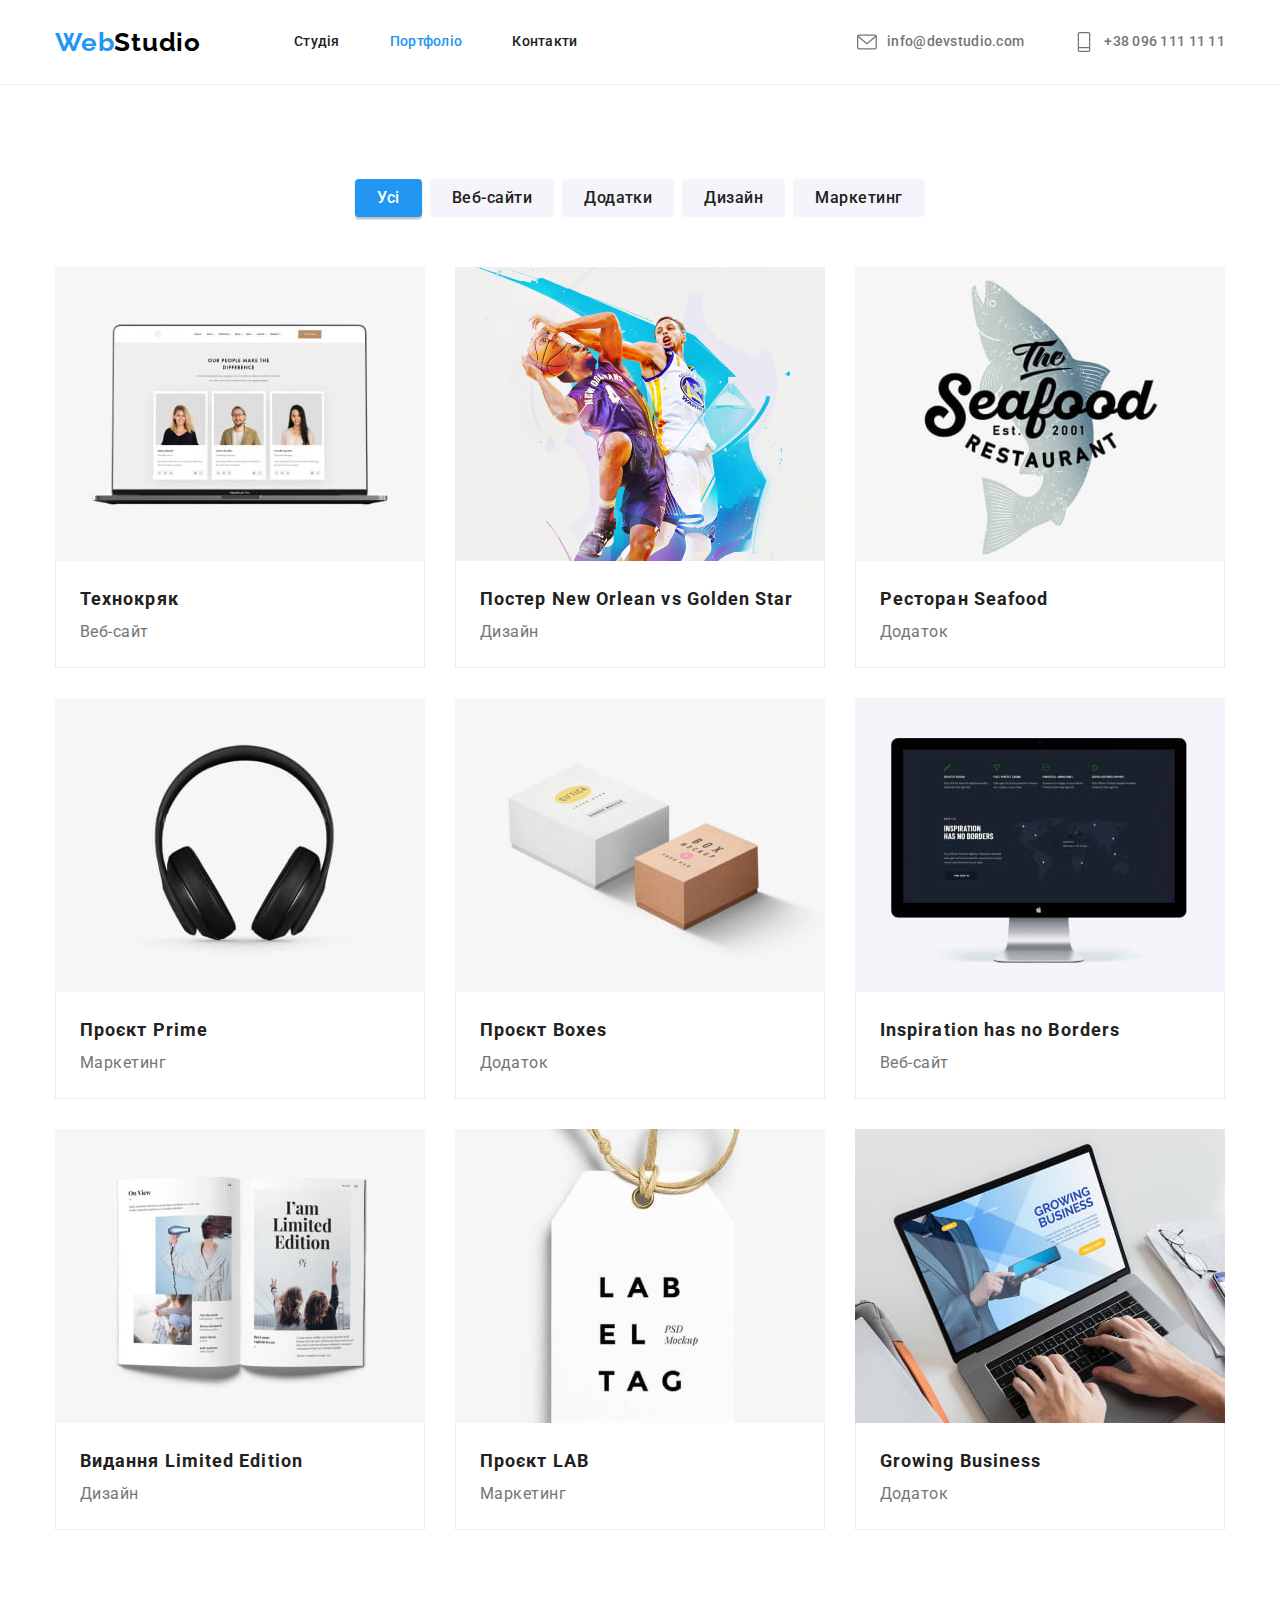
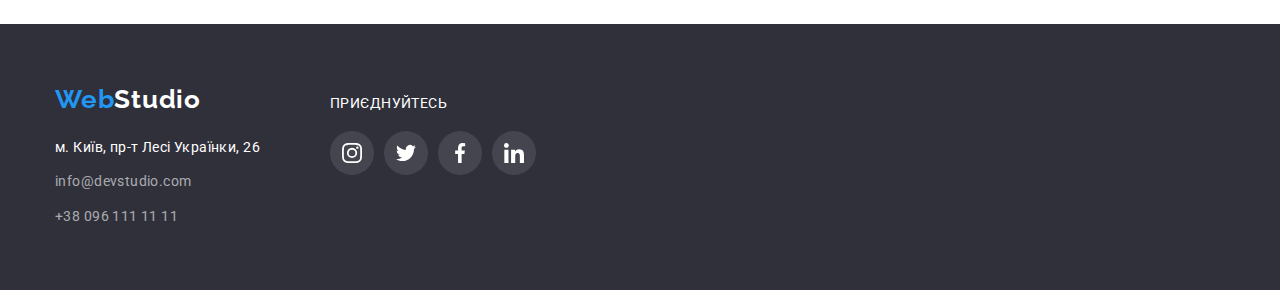
==== portfolio.html @ 7818e753 "first commit" ====
<!DOCTYPE html>
<html lang="uk">

<head>
  <meta charset="UTF-8" />
  <meta http-equiv="X-UA-Compatible" content="IE=edge" />
  <meta name="viewport" content="width=device-width, initial-scale=1.0" />
  <meta name="description" content="Ефективні рішення для вашого бізнесу!" />
  <link rel="preconnect" href="https://fonts.googleapis.com" />
  <link rel="preconnect" href="https://fonts.gstatic.com" crossorigin />
  <link href="https://fonts.googleapis.com/css2?family=Raleway:wght@700&family=Roboto:wght@400;500;700;900&display=swap"
    rel="stylesheet" />
  <link rel="stylesheet"
    href="https://cdnjs.cloudflare.com/ajax/libs/modern-normalize/1.0.0/modern-normalize.min.css" />
  <link rel="stylesheet" href="./css/styles.css" />
  <!-- Favicon  start-->
  <link rel="apple-touch-icon" sizes="180x180" href="./images/favicon.16/android-chrome-192x192.png" />
  <link rel="icon" type="image/png" sizes="32x32" href="./images/favicon.16/apple-touch-icon.png" />
  <link rel="icon" type="image/png" sizes="16x16" href="./images/favicon.16/browserconfig.xml" />
  <link rel="manifest" href="./images/favicon.16/favicon-16x16.png" />
  <link rel="mask-icon" href="./images/favicon.16/favicon-32x32.png" color="#5bbad5" />
  <meta name="msapplication-TileColor" content="#da532c" />
  <meta name="theme-color" content="#ffffff" />
  <!-- Favicon end -->
  <title>WebStudio</title>
</head>

<body>
  <header class="header-webstudio">
    <div class="container header-box">
      <nav class="navigation">
        <a class="header-webstudio-link" href="./index.html">
          <span lang="en" class="logo-web-header">Web</span><span lang="en" class="logo-studio-header">Studio</span>
        </a>
        <ul class="linklist-header">
          <li class="nav-item"><a class="nav-link" href="index.html">Студія</a></li>
          <li class="nav-item">
            <a class="nav-link current" href="portfolio.html">Портфоліо</a>
          </li>
          <li class="nav-item"><a class="nav-link" href="">Контакти</a></li>
        </ul>
      </nav>
      <ul class="contact-header">
        <li class="contact-item">
          <a class="contact-link" href="mailto:info@devstudio.com"><svg class="contact-icon" width="20" height="20">
              <use href="./images/sprite.svg#icon-envelope"></use>
            </svg>info@devstudio.com</a>
        </li>
        <li class="contact-item">
          <a class="contact-link" href="tel:+380961111111"><svg class="contact-icon" width="20" height="20">
              <use href="./images/sprite.svg#icon-mobile"></use>
            </svg>+38 096 111 11 11</a>
        </li>
      </ul>
    </div>
  </header>
  <main>
    <section class="section">
      <div class="container">
        <h1 class="visually-hidden">Портфоліо розробника веб-сайту</h1>
        <!-- Buttons list -->
        <ul class="portfolio-btn-list">
          <li class="item">
            <button type="button" class="button-portfolio current">Усі</button>
          </li>
          <li class="item"><button type="button" class="button-portfolio">Веб-сайти</button></li>
          <li class="item"><button type="button" class="button-portfolio">Додатки</button></li>
          <li class="item"><button type="button" class="button-portfolio">Дизайн</button></li>
          <li class="item"><button type="button" class="button-portfolio">Маркетинг</button></li>
        </ul>
        <!-- Examples -->
        <ul class="portfolio-list">
          <li class="portfolio-item">
            <a class="portfolio-link" href="#"><img class="portfolio-img" src="./images/portfolio/img1.jpg"
                alt="Приклад інтерфейсу веб-сайту" width="370" height="294" />
              <div class="portfolio-box">
                <h2 class="portfolio-tittle">Технокряк</h2>
                <p class="portfolio-text">Веб-сайт</p>
              </div>
            </a>
          </li>
          <li class="portfolio-item">
            <a class="portfolio-link" href="#"><img class="portfolio-img" src="./images/portfolio/img2.jpg"
                alt="Пік боротьби гравців двох команд за володіння м'ячем" width="370" height="294" />
              <div class="portfolio-box">
                <h2 class="portfolio-tittle">
                  Постер <span class="portfolio-tittle" lang="en">New Orlean vs Golden Star</span>
                </h2>
                <p class="portfolio-text">Дизайн</p>
              </div>
            </a>
          </li>
          <li class="portfolio-item">
            <a class="portfolio-link" href="#"><img class="portfolio-img" src="./images/portfolio/img3.jpg"
                alt="Вивіска ресторану" width="370" height="294" />
              <div class="portfolio-box">
                <h2 class="portfolio-tittle">Ресторан <span class="portfolio-tittle" lang="en">Seafood</span></h2>
                <p class="portfolio-text">Додаток</p>
              </div>
            </a>
          </li>
          <li class="portfolio-item">
            <a class="portfolio-link" href="#"><img class="portfolio-img" src="./images/portfolio/img4.jpg"
                alt="Навушники Beats by Dre" width="370" height="294" />
              <div class="portfolio-box">
                <h2 class="portfolio-tittle">Проєкт <span class="portfolio-tittle" lang="en">Prime</span></h2>
                <p class="portfolio-text">Маркетинг</p>
              </div>
            </a>
          </li>
          <li class="portfolio-item">
            <a class="portfolio-link" href="#"><img class="portfolio-img" src="./images/portfolio/img5.jpg"
                alt="2 коробки різних форм та текстур з нанесенням поліграфії" width="370" height="294" />
              <div class="portfolio-box">
                <h2 class="portfolio-tittle">Проєкт <span class="portfolio-tittle" lang="en">Boxes</span></h2>
                <p class="portfolio-text">Додаток</p>
              </div>
            </a>
          </li>
          <li class="portfolio-item">
            <a class="portfolio-link" href="#"><img class="portfolio-img" src="./images/portfolio/img6.jpg"
                alt="Графічне відображення карти материків на дисплеї Apple iMac 27 Retina 5K" width="370"
                height="294" />
              <div class="portfolio-box">
                <h2 class="portfolio-tittle" lang="en">Inspiration has no Borders</h2>
                <p class="portfolio-text">Веб-сайт</p>
              </div>
            </a>
          </li>
          <li class="portfolio-item">
            <a class="portfolio-link" href="#"><img class="portfolio-img" src="./images/portfolio/img7.jpg"
                alt="Розкладка глянцевого видання з фешн фото дівчат" width="370" height="294" />
              <div class="portfolio-box">
                <h2 class="portfolio-tittle">Видання <span class="portfolio-tittle" lang="en">Limited Edition</span>
                </h2>
                <p class="portfolio-text">Дизайн</p>
              </div>
            </a>
          </li>
          <li class="portfolio-item">
            <a class="portfolio-link" href="#"><img class="portfolio-img" src="./images/portfolio/img8.jpg"
                alt="Бірка для одягу з нанесенням тексту" width="370" height="294" />
              <div class="portfolio-box">
                <h2 class="portfolio-tittle">Проєкт <span class="portfolio-tittle" lang="en">LAB</span></h2>
                <p class="portfolio-text">Маркетинг</p>
              </div>
            </a>
          </li>
          <li class="portfolio-item">
            <a class="portfolio-link" href="#"><img class="portfolio-img" src="./images/portfolio/img9.jpg"
                alt="Руки на клавіатурі лептопа з відкритою вкладкою в браузері Growing Business" width="370"
                height="294" />
              <div class="portfolio-box">
                <h2 class="portfolio-tittle" lang="en">Growing Business</h2>
                <p class="portfolio-text">Додаток</p>
              </div>
            </a>
          </li>
        </ul>
      </div>
    </section>
  </main>
  <footer class="footer">
    <div class="container container-double">
      <div>
        <a class="footer-logo" href="./index.html">
          <span lang="en" class="logo-web-footer">Web</span><span lang="en" class="logo-studio-footer">Studio</span>
        </a>
        <address class="contacts-address">
          <ul class="contacts-footer-list">
            <li class="contacts-footer-item">
              <a class="contacts-footer-address" href="https://goo.gl/maps/4Wjmtotmv1f977QN6" target="_blank"
                rel="nofollow noopener noreferrer">м. Київ, пр-т Лесі Українки, 26</a>
            </li>
            <li class="contacts-footer-item">
              <a class="contacts-footer-link" href="mailto:info@devstudio.com">info@devstudio.com</a>
            </li>
            <li class="contacts-footer-item">
              <a class="contacts-footer-link" href="tel:+380961111111">+38 096 111 11 11</a>
            </li>
          </ul>
        </address>
      </div>
      <!-- join us -->
      <div>
        <p class="join-us-title">Приєднуйтесь</p>
        <ul class="join-social-list">
          <li class="join-social-item"><a class="join-link" href="https://www.instagram.com/" target="_blank"
              rel="noopener noreferrer" aria-label="Instagram"><svg class="join-icon" width="20" height="20">
                <use href="./images/sprite.svg#icon-instagram"></use>
              </svg></a>
          </li>
          <li class="join-social-item"><a class="join-link" href="https://twitter.com/" target="_blank"
              rel="noopener noreferrer" aria-label="Twitter"><svg class="join-icon" width="20" height="20">
                <use href="./images/sprite.svg#icon-twitter"></use>
              </svg></a>
          </li>
          <li class="join-social-item"><a class="join-link" href="https://www.facebook.com/" target="_blank"
              rel="noopener noreferrer" aria-label="Facebook"><svg class="join-icon" width="20" height="20">
                <use href="./images/sprite.svg#icon-facebook"></use>
              </svg></a>
          </li>
          <li class="join-social-item"><a class="join-link" href="https://www.linkedin.com/" target="_blank"
              rel="noopener noreferrer" aria-label="Linkedin"><svg class="join-icon" width="20" height="20">
                <use href="./images/sprite.svg#icon-linkedin"></use>
              </svg></a>
          </li>
        </ul>
      </div>
      </div>
  </footer>
</body>

</html>
---- css/styles.css ----
:root {
    --main-text-color: #212121;
    --text-grey: #757575;

    --main-background-color: #F5F4FA;
    --regular-white: #FFFFFF;

    --sky: #2196F3;
    --dark-sky: #077cdd;
    --logo-black: #000000;
    --motto-back-color: #2F303A;

    --border-frame: #EEEEEE;
}

/*global styles*/

body {
    font-size: 14px;
    font-family: 'Roboto', sans-serif;
    letter-spacing: 0.03em;
    color: var(--main-text-color);
    background-color: var(--regular-white);
}

h1,
h2,
h3 {
    margin: 0;
    padding: 0;
}

p {
    margin: 0;
    padding: 0;
}

ul {
    margin: 0;
    padding: 0;
}

a {
    text-decoration: none;
}

img {
    display: block;
    max-width: 100%;
    height: auto;
}

.container {
    width: 1200px;
    margin-left: auto;
    margin-right: auto;
    padding-left: 15px;
    padding-right: 15px;
}

.section {
    padding-top: 94px;
    padding-bottom: 94px;
}

/*header styling*/
.header-webstudio {
    border-bottom: 1px solid #ECECEC;
}

.header-box {
    display: flex;
    align-items: center;
}

/*logo styling*/
.navigation {
    display: flex;
    align-items: center;
}

.header-webstudio-link {
    display: inline-block;
    padding-top: 24px;
    padding-bottom: 24px;
}

.logo-web-header {
    font-family: 'Raleway';
    font-style: normal;
    font-weight: 700;
    font-size: 26px;
    line-height: 1.19;
    letter-spacing: 0.03em;
    color: var(--sky);
}

.logo-studio-header {
    font-family: 'Raleway';
    font-style: normal;
    font-weight: 700;
    font-size: 26px;
    line-height: 1.19;
    letter-spacing: 0.03em;
    color: var(--logo-black);
}

/*link list decoration*/
.linklist-header {
    display: flex;
    margin-left: 93px;
    margin-right: 0px;

    list-style: none;
    font-weight: 500;
    font-size: 14px;
    line-height: 1.14;
    letter-spacing: 0.02em;
}

.nav-item:not(:first-child) {
    margin-left: 50px;
}

.nav-link {
    display: inline-block;
    padding-top: 32px;
    padding-bottom: 32px;
    color: var(--main-text-color);
}

.nav-link.current {
    color: var(--sky);
}

.nav-link:hover,
.nav-link:focus {
    color: var(--sky);
}

/*contacts header styling*/
.contact-header {
    display: flex;
    margin-left: auto;
    list-style: none;
    font-weight: 500;
    font-size: 14px;
    line-height: 1.14;
    letter-spacing: 0.02em;
}

.contact-item:not(:first-child) {
    margin-left: 50px;
}

.contact-link {
    display: flex;
    width: 100%;
    height: 100%;
    align-items: center;
    justify-content: center;
    padding-top: 32px;
    padding-bottom: 32px;
    color: var(--text-grey);
}

.contact-icon {
    width: 20px;
    height: 20px;
    fill: var(--text-grey);
    margin-right: 10px;
}

.contact-link:hover .contact-icon,
.contact-link:focus .contact-icon {
    fill: var(--sky);
}

.contact-link:hover,
.contact-link:focus {
    color: var(--sky);
}

/*section 1 motto*/
.motto-section {
    margin: 0px;
    padding-top: 200px;
    padding-bottom: 200px;
    width: 1600px;
    background-color: var(--motto-back-color);
    background-image: linear-gradient(rgba(47, 48, 58, 0.4), rgba(47, 48, 58, 0)), url('../images/motto/Img.jpg');
    text-align: center;
}

.title {
    width: 696px;
    margin-left: auto;
    margin-right: auto;

    font-weight: 900;
    font-size: 44px;
    line-height: 1.36;
    letter-spacing: 0.06em;
    text-transform: uppercase;
    color: var(--regular-white);
}

.main-button {
    display: flex;
    align-items: center;
    justify-content: center;
    width: 216px;
    height: 50px;
    margin-top: 30px;
    margin-left: auto;
    margin-right: auto;
    padding: 10px;

    font-family: inherit;
    cursor: pointer;
    font-weight: 700;
    font-size: 16px;
    line-height: 1.87;
    letter-spacing: 0.06em;
    color: var(--regular-white);
    background: var(--sky);
    box-shadow: 0px 4px 4px rgba(0, 0, 0, 0.15);
    border-radius: 4px;
    border: none;
}

.main-button:hover,
.main-button:focus {
    background: var(--dark-sky);
}

/*section 2 features*/
.visually-hidden {
    position: absolute;
    white-space: nowrap;
    width: 1px;
    height: 1px;
    overflow: hidden;
    border: 0;
    padding: 0;
    clip: rect(0 0 0 0);
    clip-path: inset(50%);
    margin: -1px;
}

.features-list {
    list-style: none;
    display: flex;
    gap: 30px;
}

.features-item {
    width: 270px;
}

.features-tittle {
    font-weight: 700;
    font-size: 14px;
    line-height: 1.14;
    letter-spacing: 0.03em;
    text-transform: uppercase;
    color: var(--main-text-color);
}


.features-text {
    margin-top: 10px;
    font-size: 14px;
    line-height: 1.71;
    letter-spacing: 0.03em;
    color: var(--text-grey);
}

.features-icon-box {
    display: flex;
    justify-content: center;
    margin-bottom: 30px;
    width: 270px;
    height: 120px;
    background-color: var(--main-background-color);
}

.features-icon {
    margin-top: 25px;
    justify-content: center;
    background-color: var(--main-background-color);
}

/*section 3 things to do*/
.section.todo-section {
    padding-top: 0px;
    padding-bottom: 94px;
}

.todo-title {
    margin-bottom: 50px;
    font-weight: 700;
    font-size: 36px;
    line-height: 1.16;
    text-align: center;
    letter-spacing: 0.03em;
    color: var(--main-text-color);
}

.todo-list {
    list-style: none;
    display: flex;
    gap: 30px;
}

/*section 4 team*/
.team-list {
    list-style: none;
    display: flex;
    gap: 30px;
    justify-content: center;
    list-style: none;
}

.team-box {
    padding: 30px;
}

.team-item {
    background-color: var(--regular-white);
    border-radius: 0px 0px 4px 4px;
    box-shadow: 0px 1px 3px rgba(0, 0, 0, 0.12), 0px 1px 1px rgba(0, 0, 0, 0.14), 0px 2px 1px rgba(0, 0, 0, 0.2);
}

.team-section {
    background-color: var(--main-background-color);
}

.team-section-tittle {
    margin-bottom: 50px;
    font-weight: 700;
    font-size: 36px;
    line-height: 1.16;
    text-align: center;
    letter-spacing: 0.03em;
    color: var(--main-text-color);
}

.team-tittle {
    margin-bottom: 10px;
    font-weight: 500;
    font-size: 16px;
    line-height: 1.18;
    text-align: center;
    letter-spacing: 0.03em;
    color: var(--main-text-color);
}

.team-text {
    margin-bottom: 16px;
    font-size: 16px;
    line-height: 1.18;
    text-align: center;
    letter-spacing: 0.03em;
    color: var(--text-grey);
}

/* social links */

.social-list {
    display: flex;
    gap: 10px;
    justify-content: center;
    list-style: none;
}

.social-item {
    width: 44px;
    height: 44px;
}

.social-link {
    display: flex;
    width: 100%;
    height: 100%;
    border-radius: 50%;
    align-items: center;
    justify-content: center;
    background-color: var(--regular-white);
    text-decoration: none;
}

.social-icon {
    fill: #AFB1B8;
}

.social-link:hover .social-icon,
.social-link:focus .social-icon {
    fill: var(--regular-white);
}

.social-link:hover,
.social-link:focus {
    background-color: var(--sky);
}

/*Section 5  clients*/

.clients-title {
    margin-bottom: 50px;
    font-size: 36px;
    line-height: 1.16;
    text-align: center;
    letter-spacing: 0.03em;
    color: var(--main-text-color);
}

.clients-list {
    display: flex;
    gap: 30px;
    list-style: none;
}

.clients-item {
    width: 170px;
    height: 92px;
}

.clients-link {
    text-decoration: none;
    display: flex;
    width: 100%;
    height: 100%;
    border: 1px solid #AFB1B8;
    border-radius: 4px;
    align-items: center;
    justify-content: center;
    background-color: var(--regular-white)
}

.clients-icon {
    fill: #AFB1B8;
}

.clients-link:hover .clients-icon,
.clients-link:focus .clients-icon {
    fill: var(--sky);
}

.clients-link:hover,
.clients-link:focus {
    border: 1px solid var(--sky)
}

/*section portfolio*/

/*buttons list*/
.portfolio-btn-list {
    display: flex;
    gap: 8px;
    margin-bottom: 50px;
    justify-content: center;
    list-style: none;
}

.button-portfolio {
    padding: 6px 22px;
    cursor: pointer;
    background-color: var(--main-background-color);
    border-radius: 4px;
    border: none;
    font-family: inherit;
    font-weight: 500;
    font-size: 16px;
    line-height: 1.62;
    letter-spacing: 0.03em;
    color: var(--main-text-color);
}

.button-portfolio:hover,
.button-portfolio:focus,
.button-portfolio.current {
    background: var(--sky);
    color: var(--regular-white);
    box-shadow: 0px 3px 1px rgba(0, 0, 0, 0.1), 0px 1px 2px rgba(0, 0, 0, 0.08), 0px 2px 2px rgba(0, 0, 0, 0.12);
}

/*examples list*/
.portfolio-list {
    display: flex;
    flex-wrap: wrap;
    margin-right: -30px;
    margin-bottom: -30px;
    list-style: none;
}

.portfolio-item {
    margin-right: 30px;
    margin-bottom: 30px;
    flex-basis: calc(100%/3 - 30px);
}

.portfolio-link {
    display: block;
}

.portfolio-link:hover,
.portfolio-link:focus {
    box-shadow: 0px 1px 1px rgba(0, 0, 0, 0.12), 0px 4px 4px rgba(0, 0, 0, 0.06), 1px 4px 6px rgba(0, 0, 0, 0.16);
}

.portfolio-tittle {
    font-weight: 700;
    font-size: 18px;
    line-height: 2;
    letter-spacing: 0.06em;
    color: var(--main-text-color);
}

.portfolio-text {
    font-size: 16px;
    line-height: 1.87;
    letter-spacing: 0.03em;
    color: var(--text-grey);
}

.portfolio-box {
    padding: 20px 24px;
    border: 1px solid var(--border-frame);
    border-top: none;
}

/*footer styling*/

.footer {
    background: var(--motto-back-color);
    padding-top: 60px;
    padding-bottom: 60px;
}

.container-double {
    display: flex;
    align-items: baseline;
    gap: 70px;
}

/*logo footer*/
.footer-logo {
    display: inline-block;
    margin-bottom: 20px;
}

.contacts-footer-item:not(:last-child) {
    margin-bottom: 9px;
}

.logo-web-footer {
    font-family: 'Raleway';
    font-style: normal;
    font-weight: 700;
    font-size: 26px;
    line-height: 1.19;
    letter-spacing: 0.03em;
    color: var(--sky);
}

.logo-studio-footer {
    font-family: 'Raleway';
    font-style: normal;
    font-weight: 700;
    font-size: 26px;
    line-height: 1.19;
    letter-spacing: 0.03em;
    color: var(--regular-white);
}

/* address */

.contacts-address {
    font-style: inherit
}

.contacts-footer-list {
    list-style: none;
    font-weight: 400;
    font-size: 14px;
    line-height: 1.85;
    letter-spacing: 0.03em;
}

.contacts-footer-address {
    color: var(--regular-white);
}

.contacts-footer-link {
    color: rgba(255, 255, 255, 0.6);
}

.contacts-footer-link:hover,
.contacts-footer-link:focus,
.contacts-footer-address:hover,
.contacts-footer-address:focus {
    color: var(--sky);
}

/* join us */
.join-us-title {
    margin-bottom: 20px;
    font-size: 14px;
    line-height: 16px;
    letter-spacing: 0.03em;
    text-transform: uppercase;
    color: var(--regular-white);
}

.join-social-list {
    display: flex;
    padding-top: 0px;
    gap: 10px;
    list-style: none;
}

.join-social-item {
    width: 44px;
    height: 44px;
}

.join-link {
    display: flex;
    width: 100%;
    height: 100%;
    border-radius: 50%;
    align-items: center;
    justify-content: center;
    text-decoration: none;
    background-color: rgba(255, 255, 255, 0.1);
}

.join-icon {
    fill: var(--regular-white);
}

.join-link:hover,
.join-link:focus {
    background-color: var(--sky);
}
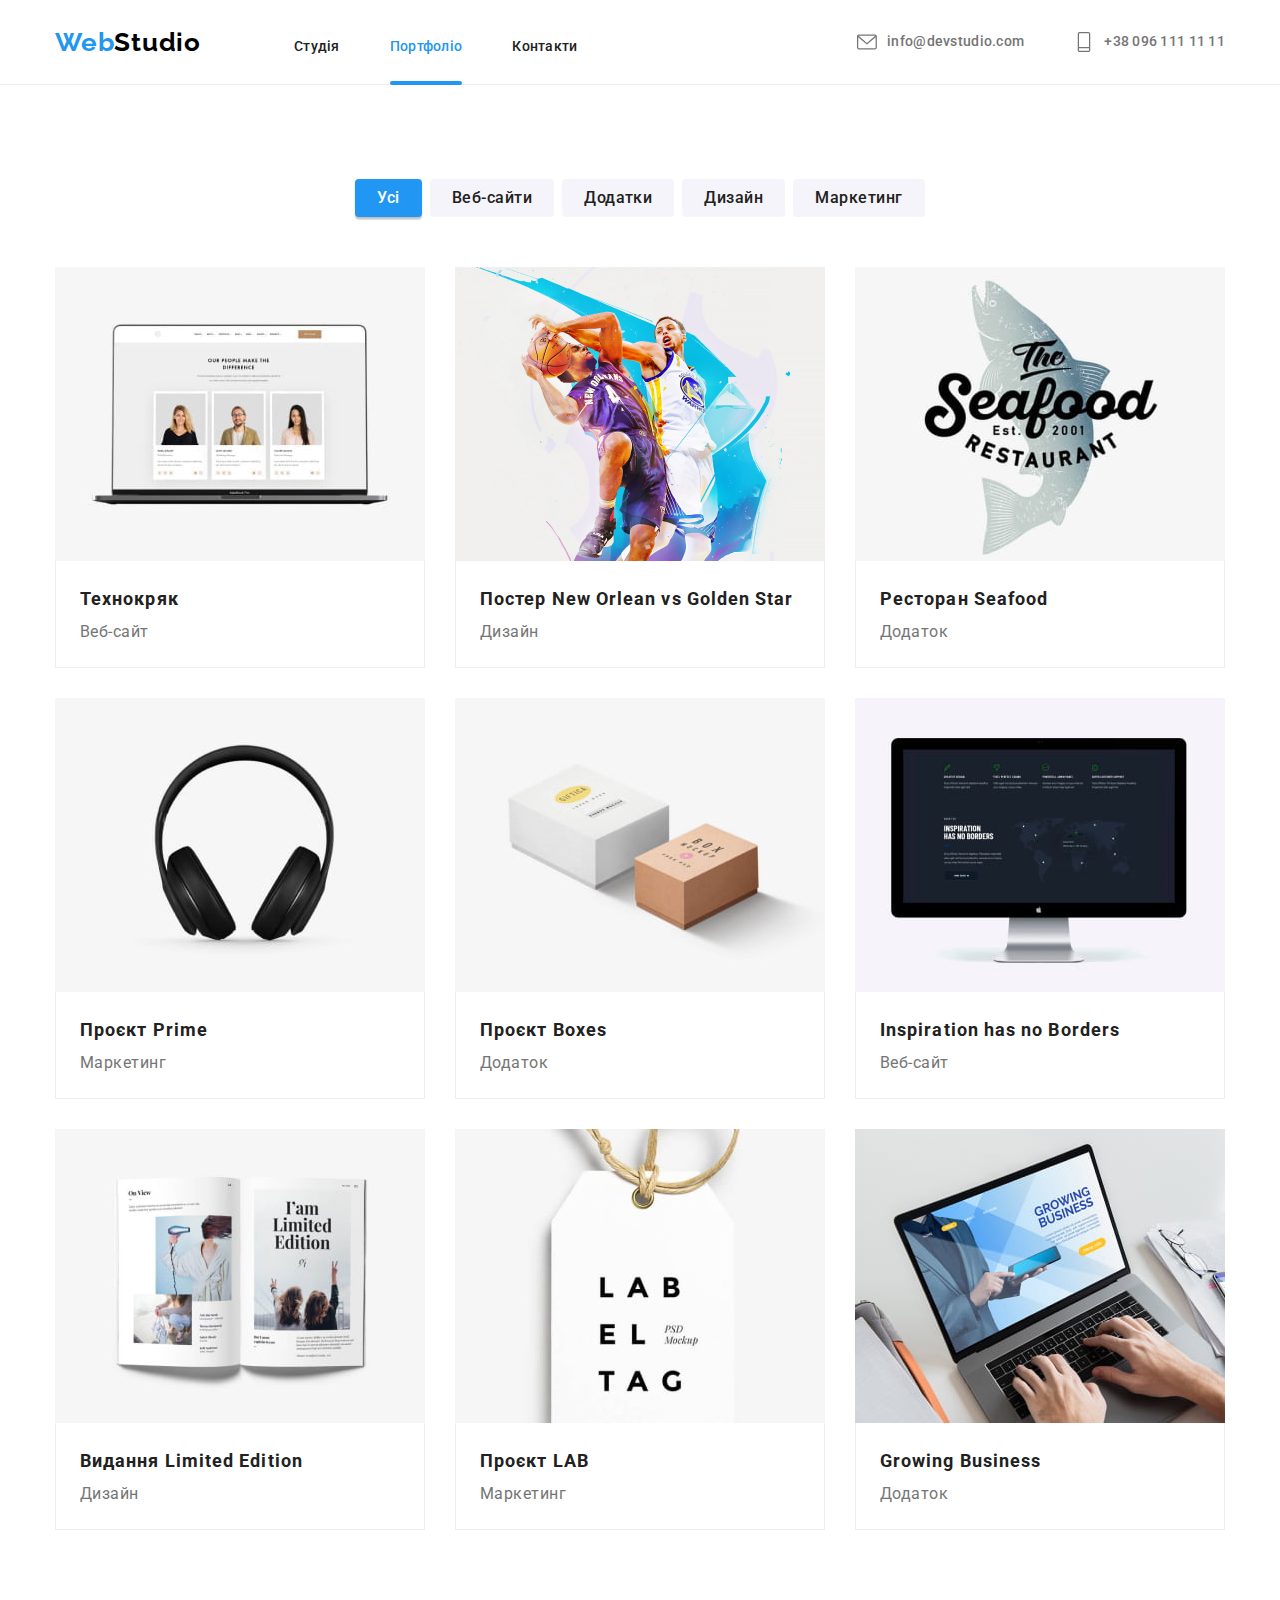
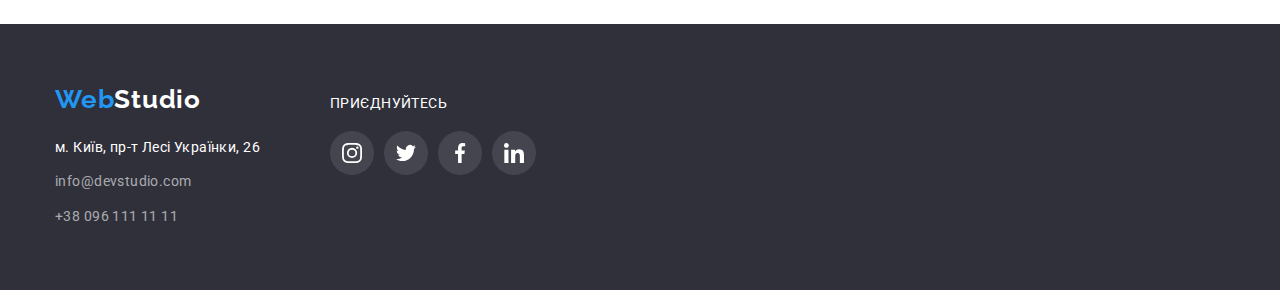
==== commit 6883fd10: "final updates" ====
--- a/portfolio.html
+++ b/portfolio.html
@@ -71,8 +71,15 @@
         <!-- Examples -->
         <ul class="portfolio-list">
           <li class="portfolio-item">
-            <a class="portfolio-link" href="#"><img class="portfolio-img" src="./images/portfolio/img1.jpg"
-                alt="Приклад інтерфейсу веб-сайту" width="370" height="294" />
+            <a class="portfolio-link" href="#">
+              <div class="img-portfolio-box"><img class="portfolio-img" src="./images/portfolio/img1.jpg"
+                  alt="Приклад інтерфейсу веб-сайту" width="370" height="294" />
+                <div class="img-portfolio-description">
+                  <p class="img-portfolio-text">Ресурс пропонує комплексні пропозиції з різним рівнем функціоналу та
+                    сервісів. Все це дозволить відвідувачу отримати вичерпні відомості про компанію чи приватну особу.
+                  </p>
+                </div>
+              </div>
               <div class="portfolio-box">
                 <h2 class="portfolio-tittle">Технокряк</h2>
                 <p class="portfolio-text">Веб-сайт</p>
@@ -80,19 +87,32 @@
             </a>
           </li>
           <li class="portfolio-item">
-            <a class="portfolio-link" href="#"><img class="portfolio-img" src="./images/portfolio/img2.jpg"
-                alt="Пік боротьби гравців двох команд за володіння м'ячем" width="370" height="294" />
-              <div class="portfolio-box">
-                <h2 class="portfolio-tittle">
-                  Постер <span class="portfolio-tittle" lang="en">New Orlean vs Golden Star</span>
+            <a class="portfolio-link" href="#">
+              <div class="img-portfolio-box"><img class="portfolio-img" src="./images/portfolio/img2.jpg"
+                  alt="Пік боротьби гравців двох команд за володіння м'ячем" width="370" height="294" />
+                <div class="img-portfolio-description">
+                  <p class="img-portfolio-text">Ресурс пропонує комплексні пропозиції з різним рівнем функціоналу та
+                    сервісів. Все це дозволить відвідувачу отримати вичерпні відомості про компанію чи приватну особу.
+                  </p>
+                </div>
+              </div>
+              <div class="portfolio-box">
+                <h2 class="portfolio-tittle">Постер <span class="portfolio-tittle" lang="en">New Orlean vs Golden Star</span>
                 </h2>
                 <p class="portfolio-text">Дизайн</p>
               </div>
             </a>
           </li>
           <li class="portfolio-item">
-            <a class="portfolio-link" href="#"><img class="portfolio-img" src="./images/portfolio/img3.jpg"
-                alt="Вивіска ресторану" width="370" height="294" />
+            <a class="portfolio-link" href="#">
+              <div class="img-portfolio-box"><img class="portfolio-img" src="./images/portfolio/img3.jpg"
+                  alt="Вивіска ресторану" width="370" height="294" />
+                <div class="img-portfolio-description">
+                  <p class="img-portfolio-text">Ресурс пропонує комплексні пропозиції з різним рівнем функціоналу та
+                    сервісів. Все це дозволить відвідувачу отримати вичерпні відомості про компанію чи приватну особу.
+                  </p>
+                </div>
+              </div>
               <div class="portfolio-box">
                 <h2 class="portfolio-tittle">Ресторан <span class="portfolio-tittle" lang="en">Seafood</span></h2>
                 <p class="portfolio-text">Додаток</p>
@@ -100,8 +120,15 @@
             </a>
           </li>
           <li class="portfolio-item">
-            <a class="portfolio-link" href="#"><img class="portfolio-img" src="./images/portfolio/img4.jpg"
-                alt="Навушники Beats by Dre" width="370" height="294" />
+            <a class="portfolio-link" href="#">
+              <div class="img-portfolio-box"><img class="portfolio-img" src="./images/portfolio/img4.jpg"
+                  alt="Навушники Beats by Dre" width="370" height="294" />
+                <div class="img-portfolio-description">
+                  <p class="img-portfolio-text">Ресурс пропонує комплексні пропозиції з різним рівнем функціоналу та
+                    сервісів. Все це дозволить відвідувачу отримати вичерпні відомості про компанію чи приватну особу.
+                  </p>
+                </div>
+              </div>
               <div class="portfolio-box">
                 <h2 class="portfolio-tittle">Проєкт <span class="portfolio-tittle" lang="en">Prime</span></h2>
                 <p class="portfolio-text">Маркетинг</p>
@@ -109,8 +136,15 @@
             </a>
           </li>
           <li class="portfolio-item">
-            <a class="portfolio-link" href="#"><img class="portfolio-img" src="./images/portfolio/img5.jpg"
-                alt="2 коробки різних форм та текстур з нанесенням поліграфії" width="370" height="294" />
+            <a class="portfolio-link" href="#">
+              <div class="img-portfolio-box"><img class="portfolio-img" src="./images/portfolio/img5.jpg"
+                  alt="2 коробки різних форм та текстур з нанесенням поліграфії" width="370" height="294" />
+                <div class="img-portfolio-description">
+                  <p class="img-portfolio-text">Ресурс пропонує комплексні пропозиції з різним рівнем функціоналу та
+                    сервісів. Все це дозволить відвідувачу отримати вичерпні відомості про компанію чи приватну особу.
+                  </p>
+                </div>
+              </div>
               <div class="portfolio-box">
                 <h2 class="portfolio-tittle">Проєкт <span class="portfolio-tittle" lang="en">Boxes</span></h2>
                 <p class="portfolio-text">Додаток</p>
@@ -118,9 +152,16 @@
             </a>
           </li>
           <li class="portfolio-item">
-            <a class="portfolio-link" href="#"><img class="portfolio-img" src="./images/portfolio/img6.jpg"
-                alt="Графічне відображення карти материків на дисплеї Apple iMac 27 Retina 5K" width="370"
-                height="294" />
+            <a class="portfolio-link" href="#">
+              <div class="img-portfolio-box"><img class="portfolio-img" src="./images/portfolio/img6.jpg"
+                  alt="Графічне відображення карти материків на дисплеї Apple iMac 27 Retina 5K" width="370"
+                  height="294" />
+                <div class="img-portfolio-description">
+                  <p class="img-portfolio-text">Ресурс пропонує комплексні пропозиції з різним рівнем функціоналу та
+                    сервісів. Все це дозволить відвідувачу отримати вичерпні відомості про компанію чи приватну особу.
+                  </p>
+                </div>
+              </div>
               <div class="portfolio-box">
                 <h2 class="portfolio-tittle" lang="en">Inspiration has no Borders</h2>
                 <p class="portfolio-text">Веб-сайт</p>
@@ -128,8 +169,15 @@
             </a>
           </li>
           <li class="portfolio-item">
-            <a class="portfolio-link" href="#"><img class="portfolio-img" src="./images/portfolio/img7.jpg"
-                alt="Розкладка глянцевого видання з фешн фото дівчат" width="370" height="294" />
+            <a class="portfolio-link" href="#">
+              <div class="img-portfolio-box"><img class="portfolio-img" src="./images/portfolio/img7.jpg"
+                  alt="Розкладка глянцевого видання з фешн фото дівчат" width="370" height="294" />
+                <div class="img-portfolio-description">
+                  <p class="img-portfolio-text">Ресурс пропонує комплексні пропозиції з різним рівнем функціоналу та
+                    сервісів. Все це дозволить відвідувачу отримати вичерпні відомості про компанію чи приватну особу.
+                  </p>
+                </div>
+              </div>
               <div class="portfolio-box">
                 <h2 class="portfolio-tittle">Видання <span class="portfolio-tittle" lang="en">Limited Edition</span>
                 </h2>
@@ -138,8 +186,15 @@
             </a>
           </li>
           <li class="portfolio-item">
-            <a class="portfolio-link" href="#"><img class="portfolio-img" src="./images/portfolio/img8.jpg"
-                alt="Бірка для одягу з нанесенням тексту" width="370" height="294" />
+            <a class="portfolio-link" href="#">
+              <div class="img-portfolio-box"><img class="portfolio-img" src="./images/portfolio/img8.jpg"
+                  alt="Бірка для одягу з нанесенням тексту" width="370" height="294" />
+                <div class="img-portfolio-description">
+                  <p class="img-portfolio-text">Ресурс пропонує комплексні пропозиції з різним рівнем функціоналу та
+                    сервісів. Все це дозволить відвідувачу отримати вичерпні відомості про компанію чи приватну особу.
+                  </p>
+                </div>
+              </div>
               <div class="portfolio-box">
                 <h2 class="portfolio-tittle">Проєкт <span class="portfolio-tittle" lang="en">LAB</span></h2>
                 <p class="portfolio-text">Маркетинг</p>
@@ -147,9 +202,16 @@
             </a>
           </li>
           <li class="portfolio-item">
-            <a class="portfolio-link" href="#"><img class="portfolio-img" src="./images/portfolio/img9.jpg"
-                alt="Руки на клавіатурі лептопа з відкритою вкладкою в браузері Growing Business" width="370"
-                height="294" />
+            <a class="portfolio-link" href="#">
+              <div class="img-portfolio-box"><img class="portfolio-img" src="./images/portfolio/img9.jpg"
+                  alt="Руки на клавіатурі лептопа з відкритою вкладкою в браузері Growing Business" width="370"
+                  height="294" />
+                <div class="img-portfolio-description">
+                  <p class="img-portfolio-text">Ресурс пропонує комплексні пропозиції з різним рівнем функціоналу та
+                    сервісів. Все це дозволить відвідувачу отримати вичерпні відомості про компанію чи приватну особу.
+                  </p>
+                </div>
+              </div>
               <div class="portfolio-box">
                 <h2 class="portfolio-tittle" lang="en">Growing Business</h2>
                 <p class="portfolio-text">Додаток</p>
@@ -207,7 +269,7 @@
           </li>
         </ul>
       </div>
-      </div>
+    </div>
   </footer>
 </body>
 
--- a/css/styles.css
+++ b/css/styles.css
@@ -11,6 +11,8 @@
     --motto-back-color: #2F303A;
 
     --border-frame: #EEEEEE;
+
+    --timing-function: cubic-bezier(0.4, 0, 0.2, 1);
 }
 
 /*global styles*/
@@ -123,14 +125,28 @@
 }
 
 .nav-link {
+    position: relative;
     display: inline-block;
     padding-top: 32px;
     padding-bottom: 32px;
+    margin-bottom: -10px;
     color: var(--main-text-color);
+    transition: color 250ms var(--timing-function);
 }
 
 .nav-link.current {
     color: var(--sky);
+}
+
+.nav-link.current::after {
+    content: '';
+    position: absolute;
+    display: block;
+    margin-top: 26px;
+    width: 100%;
+    height: 4px;
+    background-color: var(--sky);
+    border-radius: 2px;
 }
 
 .nav-link:hover,
@@ -162,6 +178,7 @@
     padding-top: 32px;
     padding-bottom: 32px;
     color: var(--text-grey);
+    transition: color 250ms var(--timing-function);
 }
 
 .contact-icon {
@@ -169,6 +186,7 @@
     height: 20px;
     fill: var(--text-grey);
     margin-right: 10px;
+    transition: fill 250ms var(--timing-function);
 }
 
 .contact-link:hover .contact-icon,
@@ -223,15 +241,16 @@
     line-height: 1.87;
     letter-spacing: 0.06em;
     color: var(--regular-white);
-    background: var(--sky);
+    background-color: var(--sky);
     box-shadow: 0px 4px 4px rgba(0, 0, 0, 0.15);
     border-radius: 4px;
     border: none;
+    transition: background-color 250ms var(--timing-function);
 }
 
 .main-button:hover,
 .main-button:focus {
-    background: var(--dark-sky);
+    background-color: var(--dark-sky);
 }
 
 /*section 2 features*/
@@ -313,6 +332,30 @@
     gap: 30px;
 }
 
+.img-box {
+    position: relative;
+}
+
+.img-description {
+    position: absolute;
+    width: 100%;
+    height: 70px;
+    background: rgba(47, 48, 58, 0.8);
+    bottom: 0px;
+    right: 0px;
+}
+
+.img-title {
+    margin-left: auto;
+    margin-right: auto;
+    margin-top: 27px;
+    font-size: 14px;
+    text-align: center;
+    letter-spacing: 0.03em;
+    text-transform: uppercase;
+    color: var(--regular-white);
+}
+
 /*section 4 team*/
 .team-list {
     list-style: none;
@@ -365,7 +408,7 @@
     color: var(--text-grey);
 }
 
-/* social links */
+/* team social links */
 
 .social-list {
     display: flex;
@@ -388,10 +431,12 @@
     justify-content: center;
     background-color: var(--regular-white);
     text-decoration: none;
+    transition: background-color 250ms var(--timing-function);
 }
 
 .social-icon {
     fill: #AFB1B8;
+    transition: fill 250ms var(--timing-function);
 }
 
 .social-link:hover .social-icon,
@@ -435,11 +480,13 @@
     border-radius: 4px;
     align-items: center;
     justify-content: center;
-    background-color: var(--regular-white)
+    background-color: var(--regular-white);
+    transition: border 250ms var(--timing-function);
 }
 
 .clients-icon {
     fill: #AFB1B8;
+    transition: fill 250ms var(--timing-function);
 }
 
 .clients-link:hover .clients-icon,
@@ -449,7 +496,7 @@
 
 .clients-link:hover,
 .clients-link:focus {
-    border: 1px solid var(--sky)
+    border: 1px solid var(--sky);
 }
 
 /*section portfolio*/
@@ -475,12 +522,13 @@
     line-height: 1.62;
     letter-spacing: 0.03em;
     color: var(--main-text-color);
+    transition: color 250ms var(--timing-function), background-color 250ms var(--timing-function), box-shadow 250ms var(--timing-function);
 }
 
 .button-portfolio:hover,
 .button-portfolio:focus,
 .button-portfolio.current {
-    background: var(--sky);
+    background-color: var(--sky);
     color: var(--regular-white);
     box-shadow: 0px 3px 1px rgba(0, 0, 0, 0.1), 0px 1px 2px rgba(0, 0, 0, 0.08), 0px 2px 2px rgba(0, 0, 0, 0.12);
 }
@@ -502,6 +550,7 @@
 
 .portfolio-link {
     display: block;
+    transition: box-shadow 250ms var(--timing-function);
 }
 
 .portfolio-link:hover,
@@ -526,8 +575,63 @@
 
 .portfolio-box {
     padding: 20px 24px;
+    padding-right: 0;
     border: 1px solid var(--border-frame);
     border-top: none;
+}
+
+/* Overlay */
+
+.img-portfolio-box {
+    position: relative;
+    overflow: hidden;
+}
+
+.img-portfolio-box::before {
+    content: '';
+    display: inline-block;
+    position: absolute;
+    width: 100%;
+    height: 100%;
+    background-color: rgba(33, 150, 243, 0.9);
+    opacity: 0;
+    transform: translateY(100%);
+    transition: transform 250ms var(--timing-function);
+}
+
+.portfolio-link:hover .img-portfolio-box::before,
+.portfolio-link:focus .img-portfolio-box::before {
+    transform: translateY(0);
+    opacity: 1;
+}
+
+.img-portfolio-description {
+    position: absolute;
+    top: 0;
+    left: 0;
+    width: 100%;
+    height: 100%;
+    opacity: 0;
+    transform: translateY(100%);
+    transition: transform 250ms var(--timing-function);
+}
+
+.portfolio-link:hover .img-portfolio-description,
+.portfolio-link:focus .img-portfolio-description {
+    transform: translateY(0);
+    opacity: 1;
+}
+
+
+.img-portfolio-text {
+    margin-left: auto;
+    margin-right: auto;
+    width: 322px;
+    margin-top: 63px;
+    font-size: 18px;
+    line-height: 28px;
+    letter-spacing: 0.03em;
+    color: var(--regular-white);
 }
 
 /*footer styling*/
@@ -590,10 +694,12 @@
 
 .contacts-footer-address {
     color: var(--regular-white);
+    transition: color 250ms var(--timing-function);
 }
 
 .contacts-footer-link {
     color: rgba(255, 255, 255, 0.6);
+    transition: color 250ms var(--timing-function);
 }
 
 .contacts-footer-link:hover,
@@ -634,6 +740,7 @@
     justify-content: center;
     text-decoration: none;
     background-color: rgba(255, 255, 255, 0.1);
+    transition: background-color 250ms var(--timing-function);
 }
 
 .join-icon {
@@ -643,4 +750,70 @@
 .join-link:hover,
 .join-link:focus {
     background-color: var(--sky);
+}
+
+/* Modal window */
+.backdrop {
+    position: fixed;
+    opacity: 1;
+    background: rgba(0, 0, 0, 0.2);
+    top: 0;
+    left: 0;
+    z-index: 10;
+    width: 100%;
+    height: 100%;
+    transform: scaleY(1);
+    transform-origin: top;
+    transition: visibility 250ms var(--timing-function), transform 250ms var(--timing-function);
+}
+
+.backdrop.is-hidden {
+    transform: scaleY(0);
+    opacity: 0;
+    pointer-events: none;
+    visibility: hidden;
+}
+
+.modal {
+    position: absolute;
+    left: 50%;
+    top: 50%;
+    transform: translate(-50%, -50%);
+    width: 528px;
+    height: 581px;
+    background-color: var(--regular-white);
+    box-shadow: 0px 1px 3px rgba(0, 0, 0, 0.12), 0px 1px 1px rgba(0, 0, 0, 0.14), 0px 2px 1px rgba(0, 0, 0, 0.2);
+    border-radius: 4px;
+}
+
+.modal-btn {
+    position: absolute;
+    display: flex;
+    justify-items: center;
+    justify-content: center;
+    align-items: center;
+    top: 8px;
+    right: 8px;
+    padding: 0;
+    cursor: pointer;
+    background: #FFFFFF;
+    width: 30px;
+    height: 30px;
+    border: 1px solid rgba(0, 0, 0, 0.1);
+    border-radius: 50%;
+    transition: background-color 250ms var(--timing-function);
+}
+
+.close-icon {
+    transition: fill 250ms var(--timing-function);
+}
+
+.modal-btn:hover .close-icon,
+.modal-btn:focus .close-icon {
+    fill: var(--sky);
+}
+
+.modal-btn:hover,
+.modal-btn:focus {
+    background-color: var(--regular-white);
 }